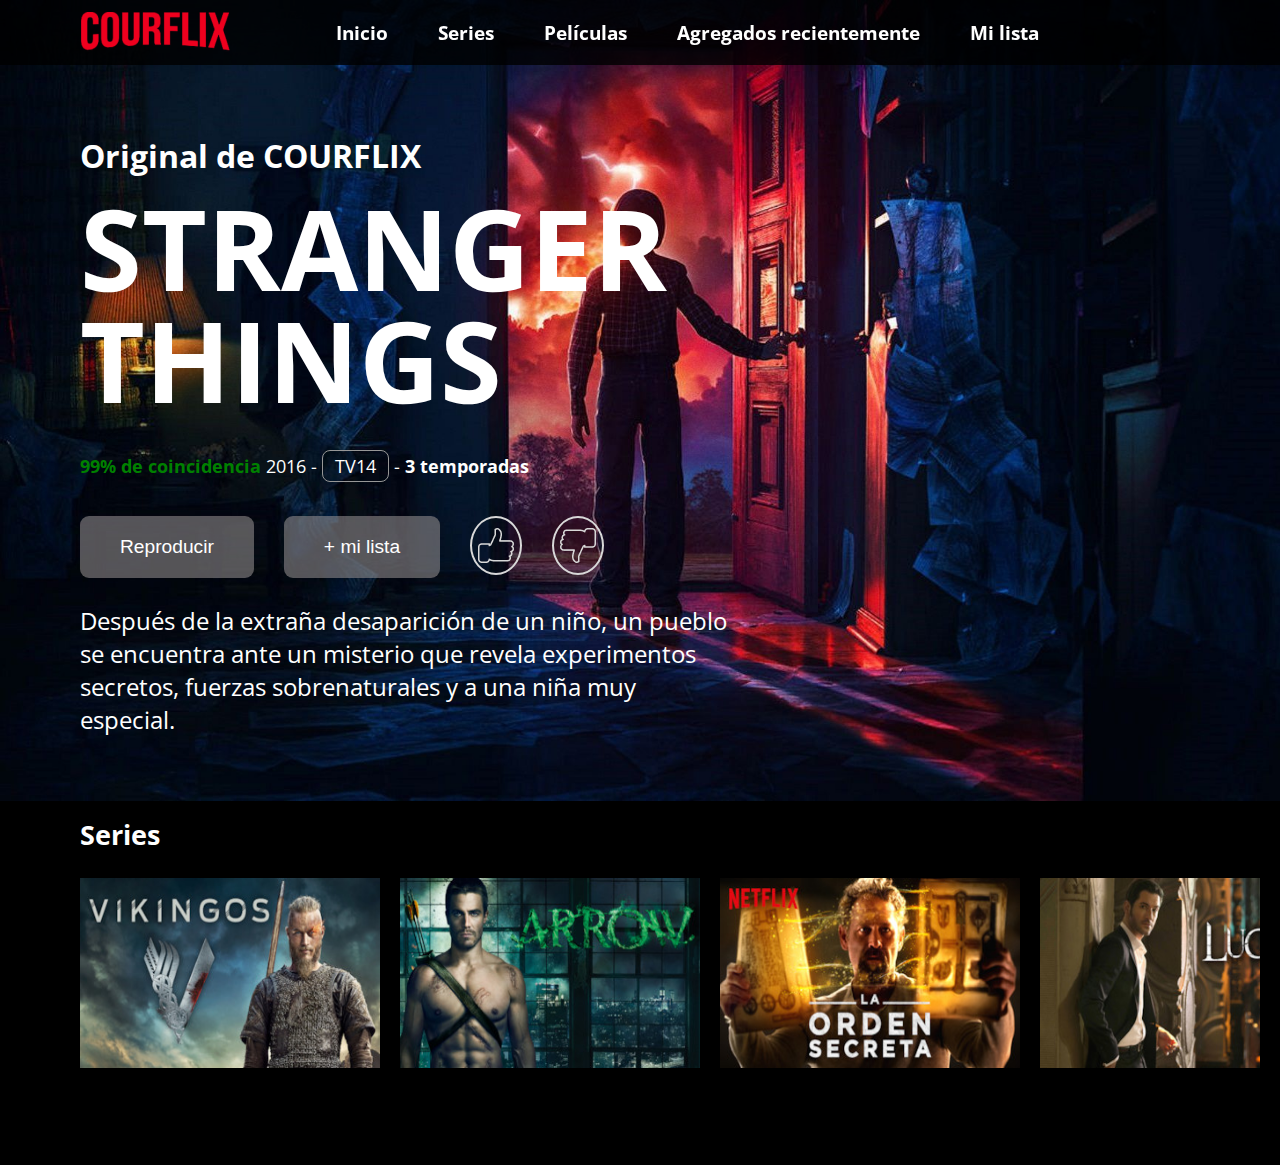
==== pags/SerieStrangerThings.html @ 53c20202 "Agregando capitulos" ====
<!DOCTYPE html>
<html lang="es">
<head>
    <meta charset="UTF-8">
    <meta name="viewport" content="width=device-width, initial-scale=1.0">
    <title>Stranger Things Serie</title>
    <link rel="stylesheet" href="../styles/reset.css" />
    <link rel="stylesheet" href="../styles/style.css"/>
</head>
<body>
    <header>
        <nav class="wrapper-nav">
            <div class="wrapper-logo">
                    <button class="burger-button" onclick="">
                        <img src="../assets/img/Rectangle.png" alt="menu-hambuerguesa" class="burger-icon"/>
                        <img src="../assets/img/Rectangle.png" alt="menu-hambuerguesa" class="burger-icon"/>
                        <img src="../assets/img/Rectangle.png" alt="menu-hambuerguesa" class="burger-icon"/>
                    </button>
                <a  href="../index.html" class="link-logo"><img src="../assets/img/Logo.png" alt="logo-CourFlix" class="logo" /></a>
            </div>
                <ul class="wrapper-links">
                    <a href="../index.html" class="link"><li>Inicio</li></a>
                    <a href="#Series" class="link"><li>Series</li></a>
                    <a href="#" class="link"><li>Películas</li></a>
                    <a href="#" class="link"><li>Agregados recientemente</li></a>
                    <a href="#" class="link"><li>Mi lista</li></a>
                </ul>

                <!-- Iconos diseñados por <a href="https://www.flaticon.es/autores/becris" title="Becris">Becris</a> from <a href="https://www.flaticon.es/" title="Flaticon"> www.flaticon.es</a> -->
        </nav>
    </header>
    <main class="wrapperMainSerie">
        <div class="wrapper-description">
            <h3 class="text-original">Original de COURFLIX</h3>
            <h1 class="title">Stranger Things</h1>
            <p class="description-short"><span class="concidencia"> 99% de coincidencia  </span>2016 - <span class="clasificacion-movie">TV14</span> - <b>3 temporadas</b></p>
            <div class="wrapper-botenes-serie">
                <button class="button-serie"><a href="https://media.graphcms.com/RoF7vzh7SDmKjAlp4UgQ" class="link-movie">Reproducir</a></button>
                <button class="button-serie">+ mi lista</button>
                <button class="button-like-Dislike"><img src="../assets/img/Shape.png" alt="pulgar like" class="icon-like" /></button>
                <button class="button-like-Dislike"><img src="../assets/img/Shape.png" alt="pulgar like" class="icon-dislike" /></button>
            </div>
            <!-- <h3 class="text-description">Sinopsís</h3> -->
            <p class="text-description">
                Después de la extraña desaparición de un niño, un pueblo se encuentra ante un misterio
                que revela experimentos secretos, fuerzas sobrenaturales y a una niña muy especial.
            </p>
        </div>
    </main>
    <div class="wrapper-category" id="Series">
        <h2 class="title-category">Series</h2>
        <div class="content-category">
             <div class="wrapper-watching">
                    <a href="pags/SerieStrangerThings.html" class="link-category">
                        <img src="../assets/img/Vikingos.png" alt="imagen Serie Vikingos" class="imagenes-category" />
                    </a>
                </div>
                <div class="wrapper-watching">
                    <a href="pags/YourName.html" class="link-category">
                        <img src="../assets/img/Arrow.png" alt="img Serie Dark" class="imagenes-category" />
                    </a>
                </div>
                <div class="wrapper-watching">
                    <a href="pags/YourName.html" class="link-category">
                        <img src="../assets/img/LaOrdenSecreta.png" alt="img La orden Secreta" class="imagenes-category" />
                    </a>
                </div>
                <div class="wrapper-watching">
                    <a href="pags/YourName.html" class="link-category">
                        <img src="../assets/img/Lucifer.png" alt="img Serie Lucifer" class="imagenes-category" />
                    </a>
                </div>
                <div class="wrapper-watching">
                    <a href="pags/YourName.html" class="link-category">
                        <img src="../assets/img/sietePecados.png" alt="img Anime 7 pecados" class="imagenes-category" />
                    </a>
                </div>
                <div class="wrapper-watching">
                    <a href="#" class="link-category">
                        <img src="../assets/img/Dark.png" alt="img Serie Dark" class="imagenes-category" />
                    </a>
                </div>
        </div>
</body>
</html>
---- styles/style.css ----
@import url("https://fonts.googleapis.com/css2?family=Open+Sans:wght@400;700&display=swap");
@import url("https://fonts.googleapis.com/css2?family=Dancing+Script:wght@400;700&display=swap");
body {
  font-family: "Open Sans", sans-serif;
  background-color: #000000;
}

a:visited {
  color: white;
  text-decoration: none;
}

b {
  font-weight: 700;
}

header {
  position: fixed;
  width: 100%;
}
header .wrapper-nav {
  background: rgba(0, 0, 0, 0.801218);
  display: flex;
  justify-content: flex-start;
  align-items: center;
  max-width: 100%;
  height: 65px;
}
header .wrapper-nav .wrapper-logo {
  display: flex;
  margin: 0 81px;
}
header .wrapper-nav .wrapper-logo .burger-button {
  background: none;
  display: none;
  border: none;
  width: 40px;
  height: 40px;
  margin: 0px 13px;
}
header .wrapper-nav .wrapper-logo .burger-button .burger-icon {
  width: 35px;
  height: 4px;
}
@media only screen and (max-width: 600px) {
  header .wrapper-nav .wrapper-logo .burger-button {
    display: flex;
    flex-direction: column;
    justify-content: space-around;
    align-items: center;
  }
}
header .wrapper-nav .wrapper-logo .link-boton {
  width: 150px;
}
header .wrapper-nav .wrapper-logo .link-boton .logo {
  width: 100%;
}
@media only screen and (max-width: 600px) {
  header .wrapper-nav .wrapper-logo .link-boton .logo {
    margin: 0 20px;
  }
}
@media only screen and (max-width: 600px) {
  header .wrapper-nav .wrapper-logo {
    margin: 0 10px;
  }
}
header .wrapper-nav .wrapper-links {
  display: flex;
  justify-content: space-around;
}
header .wrapper-nav .wrapper-links .link {
  color: white;
  text-decoration: none;
  box-sizing: border-box;
  margin: 0 25px;
  font-family: "Open Sans", sans-serif;
  font-weight: 700;
  font-size: 1.2rem;
}
@media only screen and (max-width: 600px) {
  header .wrapper-nav .wrapper-links {
    display: none;
  }
}

.wrapper-main, .wrapperMainSerie, .wrapperMainMovie {
  display: flex;
  justify-content: flex-start;
  align-content: flex-end;
  background-image: url(../assets/img/background.png);
  background-repeat: no-repeat;
  background-size: cover;
  padding: 140px 0 50px;
}
@media only screen and (max-width: 600px) {
  .wrapper-main, .wrapperMainSerie, .wrapperMainMovie {
    padding: 100px 0 25px;
  }
}
.wrapper-main .wrapper-description, .wrapperMainSerie .wrapper-description, .wrapperMainMovie .wrapper-description {
  display: flex;
  flex-direction: column;
  margin-left: 80px;
  margin-bottom: 15px;
  max-width: 650px;
}
@media only screen and (max-width: 600px) {
  .wrapper-main .wrapper-description, .wrapperMainSerie .wrapper-description, .wrapperMainMovie .wrapper-description {
    max-width: 100%;
    margin-left: 20px;
  }
}
.wrapper-main .wrapper-description .text-original, .wrapperMainSerie .wrapper-description .text-original, .wrapperMainMovie .wrapper-description .text-original {
  color: white;
  font-size: 2rem;
  margin: 0 0 20px 0;
  font-weight: 700;
}
@media only screen and (max-width: 600px) {
  .wrapper-main .wrapper-description .text-original, .wrapperMainSerie .wrapper-description .text-original, .wrapperMainMovie .wrapper-description .text-original {
    display: none;
  }
}
.wrapper-main .wrapper-description .title, .wrapperMainSerie .wrapper-description .title, .wrapperMainMovie .wrapper-description .title {
  color: white;
  font-size: 7rem;
  font-weight: 700;
  text-transform: uppercase;
}
@media only screen and (max-width: 600px) {
  .wrapper-main .wrapper-description .title, .wrapperMainSerie .wrapper-description .title, .wrapperMainMovie .wrapper-description .title {
    font-size: 2rem;
  }
}
.wrapper-main .wrapper-description .title-movie, .wrapperMainSerie .wrapper-description .title-movie, .wrapperMainMovie .wrapper-description .title-movie {
  color: white;
  font-size: 10rem;
  font-weight: 700;
  font-family: "Dancing Script", cursive;
}
@media only screen and (max-width: 600px) {
  .wrapper-main .wrapper-description .title-movie, .wrapperMainSerie .wrapper-description .title-movie, .wrapperMainMovie .wrapper-description .title-movie {
    font-size: 4rem;
  }
}
.wrapper-main .wrapper-description .description-short, .wrapperMainSerie .wrapper-description .description-short, .wrapperMainMovie .wrapper-description .description-short {
  display: block;
  color: white;
  font-size: 1.1rem;
  font-weight: 400;
  line-height: 20px;
  margin: 40px 0px;
}
@media only screen and (max-width: 600px) {
  .wrapper-main .wrapper-description .description-short, .wrapperMainSerie .wrapper-description .description-short, .wrapperMainMovie .wrapper-description .description-short {
    display: block;
    color: white;
    font-size: 0.8rem;
    font-weight: 400;
    line-height: 20px;
    margin: 10px 0px;
  }
}
.wrapper-main .wrapper-description .description-short .concidencia, .wrapperMainSerie .wrapper-description .description-short .concidencia, .wrapperMainMovie .wrapper-description .description-short .concidencia {
  font-weight: 700;
  color: green;
}
.wrapper-main .wrapper-description .description-short .clasificacion-movie, .wrapperMainSerie .wrapper-description .description-short .clasificacion-movie, .wrapperMainMovie .wrapper-description .description-short .clasificacion-movie {
  border: 1px solid #979797;
  border-radius: 8px;
  padding: 3px 12px;
}
.wrapper-main .wrapper-description .wrapper-botenes-serie, .wrapperMainSerie .wrapper-description .wrapper-botenes-serie, .wrapperMainMovie .wrapper-description .wrapper-botenes-serie {
  display: flex;
  justify-content: flex-start;
  margin-bottom: 26px;
}
.wrapper-main .wrapper-description .wrapper-botenes-serie .button-serie, .wrapperMainSerie .wrapper-description .wrapper-botenes-serie .button-serie, .wrapperMainMovie .wrapper-description .wrapper-botenes-serie .button-serie {
  background-color: rgba(157, 151, 151, 0.541521);
  border: none;
  border-radius: 9px;
  color: white;
  text-align: center;
  font-size: 1.2rem;
  padding: 20px 40px;
  transition: 0.3s;
  margin-right: 30px;
}
.wrapper-main .wrapper-description .wrapper-botenes-serie .button-serie .link-movie, .wrapperMainSerie .wrapper-description .wrapper-botenes-serie .button-serie .link-movie, .wrapperMainMovie .wrapper-description .wrapper-botenes-serie .button-serie .link-movie {
  color: white;
  text-decoration: none;
}
@media only screen and (max-width: 600px) {
  .wrapper-main .wrapper-description .wrapper-botenes-serie .button-serie, .wrapperMainSerie .wrapper-description .wrapper-botenes-serie .button-serie, .wrapperMainMovie .wrapper-description .wrapper-botenes-serie .button-serie {
    font-size: 0.8rem;
    padding: 10px 20px;
    margin-right: 10px;
  }
}
.wrapper-main .wrapper-description .wrapper-botenes-serie .button-serie:hover, .wrapperMainSerie .wrapper-description .wrapper-botenes-serie .button-serie:hover, .wrapperMainMovie .wrapper-description .wrapper-botenes-serie .button-serie:hover {
  background-color: #ED0A1D;
}
.wrapper-main .wrapper-description .wrapper-botenes-serie .button-like-Dislike, .wrapperMainSerie .wrapper-description .wrapper-botenes-serie .button-like-Dislike, .wrapperMainMovie .wrapper-description .wrapper-botenes-serie .button-like-Dislike {
  display: flex;
  justify-content: center;
  align-items: center;
  background: none;
  border: 2px solid #D8D8D8;
  border-radius: 50%;
  max-width: 59px;
  max-height: 59px;
}
@media only screen and (max-width: 600px) {
  .wrapper-main .wrapper-description .wrapper-botenes-serie .button-like-Dislike, .wrapperMainSerie .wrapper-description .wrapper-botenes-serie .button-like-Dislike, .wrapperMainMovie .wrapper-description .wrapper-botenes-serie .button-like-Dislike {
    max-width: 35px;
    max-height: 35px;
  }
}
.wrapper-main .wrapper-description .wrapper-botenes-serie .button-like-Dislike .icon-like, .wrapperMainSerie .wrapper-description .wrapper-botenes-serie .button-like-Dislike .icon-like, .wrapperMainMovie .wrapper-description .wrapper-botenes-serie .button-like-Dislike .icon-like, .wrapper-main .wrapper-description .wrapper-botenes-serie .button-like-Dislike .icon-dislike, .wrapperMainSerie .wrapper-description .wrapper-botenes-serie .button-like-Dislike .icon-dislike, .wrapperMainMovie .wrapper-description .wrapper-botenes-serie .button-like-Dislike .icon-dislike {
  display: inline-block;
  margin: 0 auto;
  width: 100%;
}
.wrapper-main .wrapper-description .wrapper-botenes-serie .button-like-Dislike .icon-dislike, .wrapperMainSerie .wrapper-description .wrapper-botenes-serie .button-like-Dislike .icon-dislike, .wrapperMainMovie .wrapper-description .wrapper-botenes-serie .button-like-Dislike .icon-dislike {
  transform: rotate(180deg);
}
.wrapper-main .wrapper-description .wrapper-botenes-serie .button-like-Dislike:last-child, .wrapperMainSerie .wrapper-description .wrapper-botenes-serie .button-like-Dislike:last-child, .wrapperMainMovie .wrapper-description .wrapper-botenes-serie .button-like-Dislike:last-child {
  margin-left: 30px;
}
@media only screen and (max-width: 600px) {
  .wrapper-main .wrapper-description .wrapper-botenes-serie .button-like-Dislike:last-child, .wrapperMainSerie .wrapper-description .wrapper-botenes-serie .button-like-Dislike:last-child, .wrapperMainMovie .wrapper-description .wrapper-botenes-serie .button-like-Dislike:last-child {
    margin-left: 10px;
  }
}
.wrapper-main .wrapper-description .text-description, .wrapperMainSerie .wrapper-description .text-description, .wrapperMainMovie .wrapper-description .text-description {
  color: white;
  font-size: 1.5rem;
  font-weight: 400;
  line-height: 33px;
}
@media only screen and (max-width: 600px) {
  .wrapper-main .wrapper-description .text-description, .wrapperMainSerie .wrapper-description .text-description, .wrapperMainMovie .wrapper-description .text-description {
    display: none;
  }
}

.wrapper-category {
  background-color: #000000;
  padding: 20px 0;
  padding-left: 80px;
  margin-bottom: 50px;
}
@media only screen and (max-width: 600px) {
  .wrapper-category {
    padding-left: 20px;
  }
}
.wrapper-category .title-category {
  color: white;
  font-size: 1.7rem;
  font-weight: 700;
  margin-bottom: 20px;
}
@media only screen and (max-width: 600px) {
  .wrapper-category .title-category {
    font-size: 1.3rem;
  }
}
.wrapper-category .content-category {
  display: flex;
  overflow-x: auto;
  margin-right: 20px;
}
.wrapper-category .content-category .wrapper-watching {
  display: flex;
  justify-content: flex-start;
  flex-direction: column;
  padding: 10px 0;
  max-width: 320px;
}
.wrapper-category .content-category .wrapper-watching .link-category {
  margin-right: 20px;
}
.wrapper-category .content-category .wrapper-watching .link-category .imagenes-category {
  width: 300px;
  height: 190px;
  margin-bottom: 15px;
}
.wrapper-category .content-category .wrapper-watching .barra-progreso-gray {
  display: inline-block;
  margin: 0 auto;
  background-color: #858585;
  width: 70%;
  height: 7px;
}
.wrapper-category .content-category .wrapper-watching .barra-progreso-gray .barra-progreso-red {
  background-color: #C60F0E;
  height: 100%;
}

.wrapperMainMovie {
  background-image: url(../assets/img/backgroundmovie.gif);
  background-position: center;
}

.wrapperMainSerie {
  background-image: url(../assets/img/BackGroundStrangerThings.jpg);
  background-position: center;
}

.wrapper-temporada {
  display: flex;
  flex-direction: column;
  justify-content: space-around;
  padding: 20px 0;
  padding-left: 80px;
}
@media only screen and (max-width: 600px) {
  .wrapper-temporada {
    padding-left: 20px;
  }
}
.wrapper-temporada .temporada {
  color: white;
  font-size: 1.5rem;
  font-weight: 700;
  margin-bottom: 20px;
}
.wrapper-temporada .wrapper-capitulos {
  display: flex;
  justify-content: flex-start;
  flex-wrap: wrap;
}
@media only screen and (max-width: 600px) {
  .wrapper-temporada .wrapper-capitulos {
    flex-direction: column;
    flex-wrap: nowrap;
  }
}
.wrapper-temporada .wrapper-capitulos .wrapper-card-capitulos {
  display: flex;
  flex-direction: column;
  justify-content: flex-start;
  max-width: 30%;
  margin: 30px;
}
@media only screen and (max-width: 600px) {
  .wrapper-temporada .wrapper-capitulos .wrapper-card-capitulos {
    max-width: 100%;
    display: flex;
    flex-direction: row;
    justify-content: space-between;
    margin: 30px;
  }
}
.wrapper-temporada .wrapper-capitulos .wrapper-card-capitulos .wrapper-capitulo-imagen {
  width: 100%;
  margin-bottom: 10px;
}
@media only screen and (max-width: 600px) {
  .wrapper-temporada .wrapper-capitulos .wrapper-card-capitulos .wrapper-capitulo-imagen {
    margin-bottom: 0px;
    margin-right: 20px;
  }
}
.wrapper-temporada .wrapper-capitulos .wrapper-card-capitulos .wrapper-capitulo-imagen .imagen-capitulos {
  width: 100%;
}
.wrapper-temporada .wrapper-capitulos .wrapper-card-capitulos .description-capitulos .info-capitulo {
  display: flex;
  justify-content: space-between;
  margin-bottom: 20px;
}
@media only screen and (max-width: 600px) {
  .wrapper-temporada .wrapper-capitulos .wrapper-card-capitulos .description-capitulos .info-capitulo {
    flex-direction: column;
    margin-bottom: 5px;
  }
}
.wrapper-temporada .wrapper-capitulos .wrapper-card-capitulos .description-capitulos .info-capitulo .titulo-capitulo {
  color: white;
  font-size: 1.1rem;
  font-weight: 700;
}
@media only screen and (max-width: 600px) {
  .wrapper-temporada .wrapper-capitulos .wrapper-card-capitulos .description-capitulos .info-capitulo .titulo-capitulo {
    font-size: 0.8rem;
  }
}
.wrapper-temporada .wrapper-capitulos .wrapper-card-capitulos .description-capitulos .info-capitulo .tiempo-duracion {
  color: white;
  font-size: 1rem;
  font-weight: 400;
}
@media only screen and (max-width: 600px) {
  .wrapper-temporada .wrapper-capitulos .wrapper-card-capitulos .description-capitulos .info-capitulo .tiempo-duracion {
    font-size: 0.8rem;
  }
}
.wrapper-temporada .wrapper-capitulos .wrapper-card-capitulos .description-capitulos .text-description {
  color: white;
  text-align: justify;
  font-size: 1.2rem;
}
@media only screen and (max-width: 600px) {
  .wrapper-temporada .wrapper-capitulos .wrapper-card-capitulos .description-capitulos .text-description {
    font-size: 0.85rem;
  }
}

/*# sourceMappingURL=style.css.map */
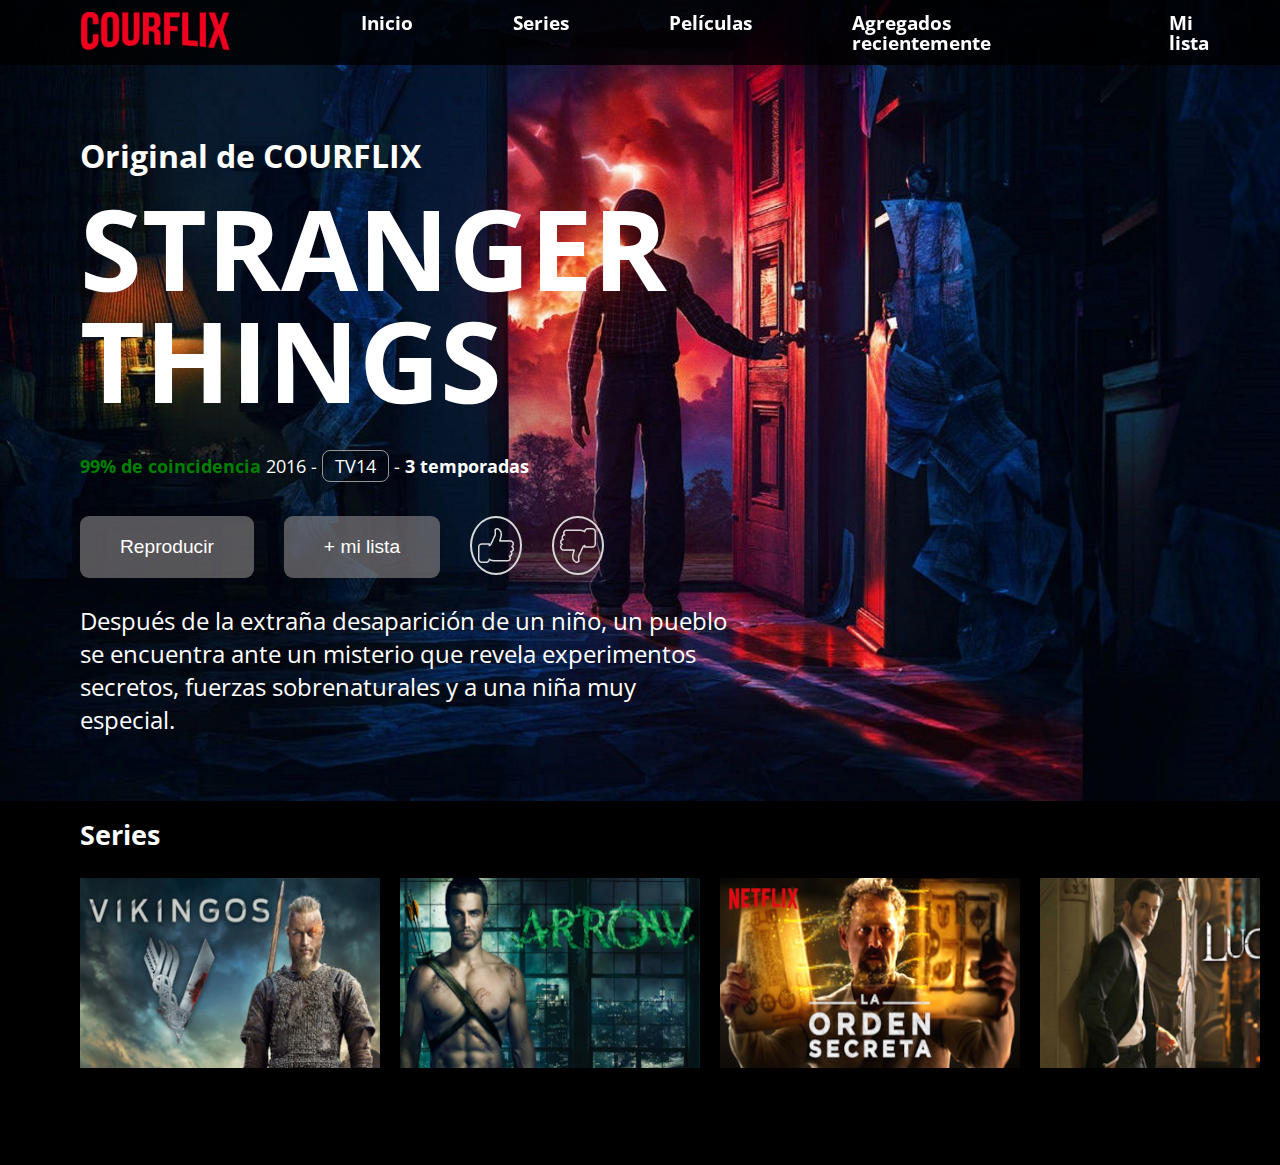
==== commit 9605c92d: "boton dislike solucionado" ====
--- a/pags/SerieStrangerThings.html
+++ b/pags/SerieStrangerThings.html
@@ -38,7 +38,7 @@
                 <button class="button-serie"><a href="https://media.graphcms.com/RoF7vzh7SDmKjAlp4UgQ" class="link-movie">Reproducir</a></button>
                 <button class="button-serie">+ mi lista</button>
                 <button class="button-like-Dislike"><img src="../assets/img/Shape.png" alt="pulgar like" class="icon-like" /></button>
-                <button class="button-like-Dislike"><img src="../assets/img/Shape.png" alt="pulgar like" class="icon-dislike" /></button>
+                <button class="button-like-Dislike"><img src="../assets/img/dislike.png" alt="pulgar like" class="icon-dislike" /></button>
             </div>
             <!-- <h3 class="text-description">Sinopsís</h3> -->
             <p class="text-description">
--- a/styles/style.css
+++ b/styles/style.css
@@ -74,14 +74,26 @@
   color: white;
   text-decoration: none;
   box-sizing: border-box;
-  margin: 0 25px;
+  margin: 0 50px;
   font-family: "Open Sans", sans-serif;
   font-weight: 700;
   font-size: 1.2rem;
+}
+@media only screen and (max-width: 600px) {
+  header .wrapper-nav .wrapper-links .link {
+    font-size: 0.9rem;
+    font-weight: 400;
+  }
 }
 @media only screen and (max-width: 600px) {
   header .wrapper-nav .wrapper-links {
     display: none;
+    background: #000000;
+    position: fixed;
+    margin-top: 270px;
+    flex-direction: column;
+    justify-content: space-between;
+    padding: 20px 40px 20px 20px;
   }
 }
 
@@ -223,9 +235,6 @@
   margin: 0 auto;
   width: 100%;
 }
-.wrapper-main .wrapper-description .wrapper-botenes-serie .button-like-Dislike .icon-dislike, .wrapperMainSerie .wrapper-description .wrapper-botenes-serie .button-like-Dislike .icon-dislike, .wrapperMainMovie .wrapper-description .wrapper-botenes-serie .button-like-Dislike .icon-dislike {
-  transform: rotate(180deg);
-}
 .wrapper-main .wrapper-description .wrapper-botenes-serie .button-like-Dislike:last-child, .wrapperMainSerie .wrapper-description .wrapper-botenes-serie .button-like-Dislike:last-child, .wrapperMainMovie .wrapper-description .wrapper-botenes-serie .button-like-Dislike:last-child {
   margin-left: 30px;
 }
@@ -330,7 +339,7 @@
 }
 .wrapper-temporada .wrapper-capitulos {
   display: flex;
-  justify-content: flex-start;
+  justify-content: space-between;
   flex-wrap: wrap;
 }
 @media only screen and (max-width: 600px) {
@@ -342,17 +351,17 @@
 .wrapper-temporada .wrapper-capitulos .wrapper-card-capitulos {
   display: flex;
   flex-direction: column;
-  justify-content: flex-start;
-  max-width: 30%;
-  margin: 30px;
+  justify-content: space-between;
+  max-width: 25%;
+  margin: 30px 30px 30px 0px;
 }
 @media only screen and (max-width: 600px) {
   .wrapper-temporada .wrapper-capitulos .wrapper-card-capitulos {
-    max-width: 100%;
+    max-width: 325px;
     display: flex;
     flex-direction: row;
     justify-content: space-between;
-    margin: 30px;
+    margin: 10px 0px 15px 0px;
   }
 }
 .wrapper-temporada .wrapper-capitulos .wrapper-card-capitulos .wrapper-capitulo-imagen {
@@ -361,12 +370,18 @@
 }
 @media only screen and (max-width: 600px) {
   .wrapper-temporada .wrapper-capitulos .wrapper-card-capitulos .wrapper-capitulo-imagen {
+    width: 150px;
     margin-bottom: 0px;
-    margin-right: 20px;
+    margin-right: 10px;
   }
 }
 .wrapper-temporada .wrapper-capitulos .wrapper-card-capitulos .wrapper-capitulo-imagen .imagen-capitulos {
   width: 100%;
+}
+@media only screen and (max-width: 600px) {
+  .wrapper-temporada .wrapper-capitulos .wrapper-card-capitulos .wrapper-capitulo-imagen .imagen-capitulos {
+    width: 150px;
+  }
 }
 .wrapper-temporada .wrapper-capitulos .wrapper-card-capitulos .description-capitulos .info-capitulo {
   display: flex;
